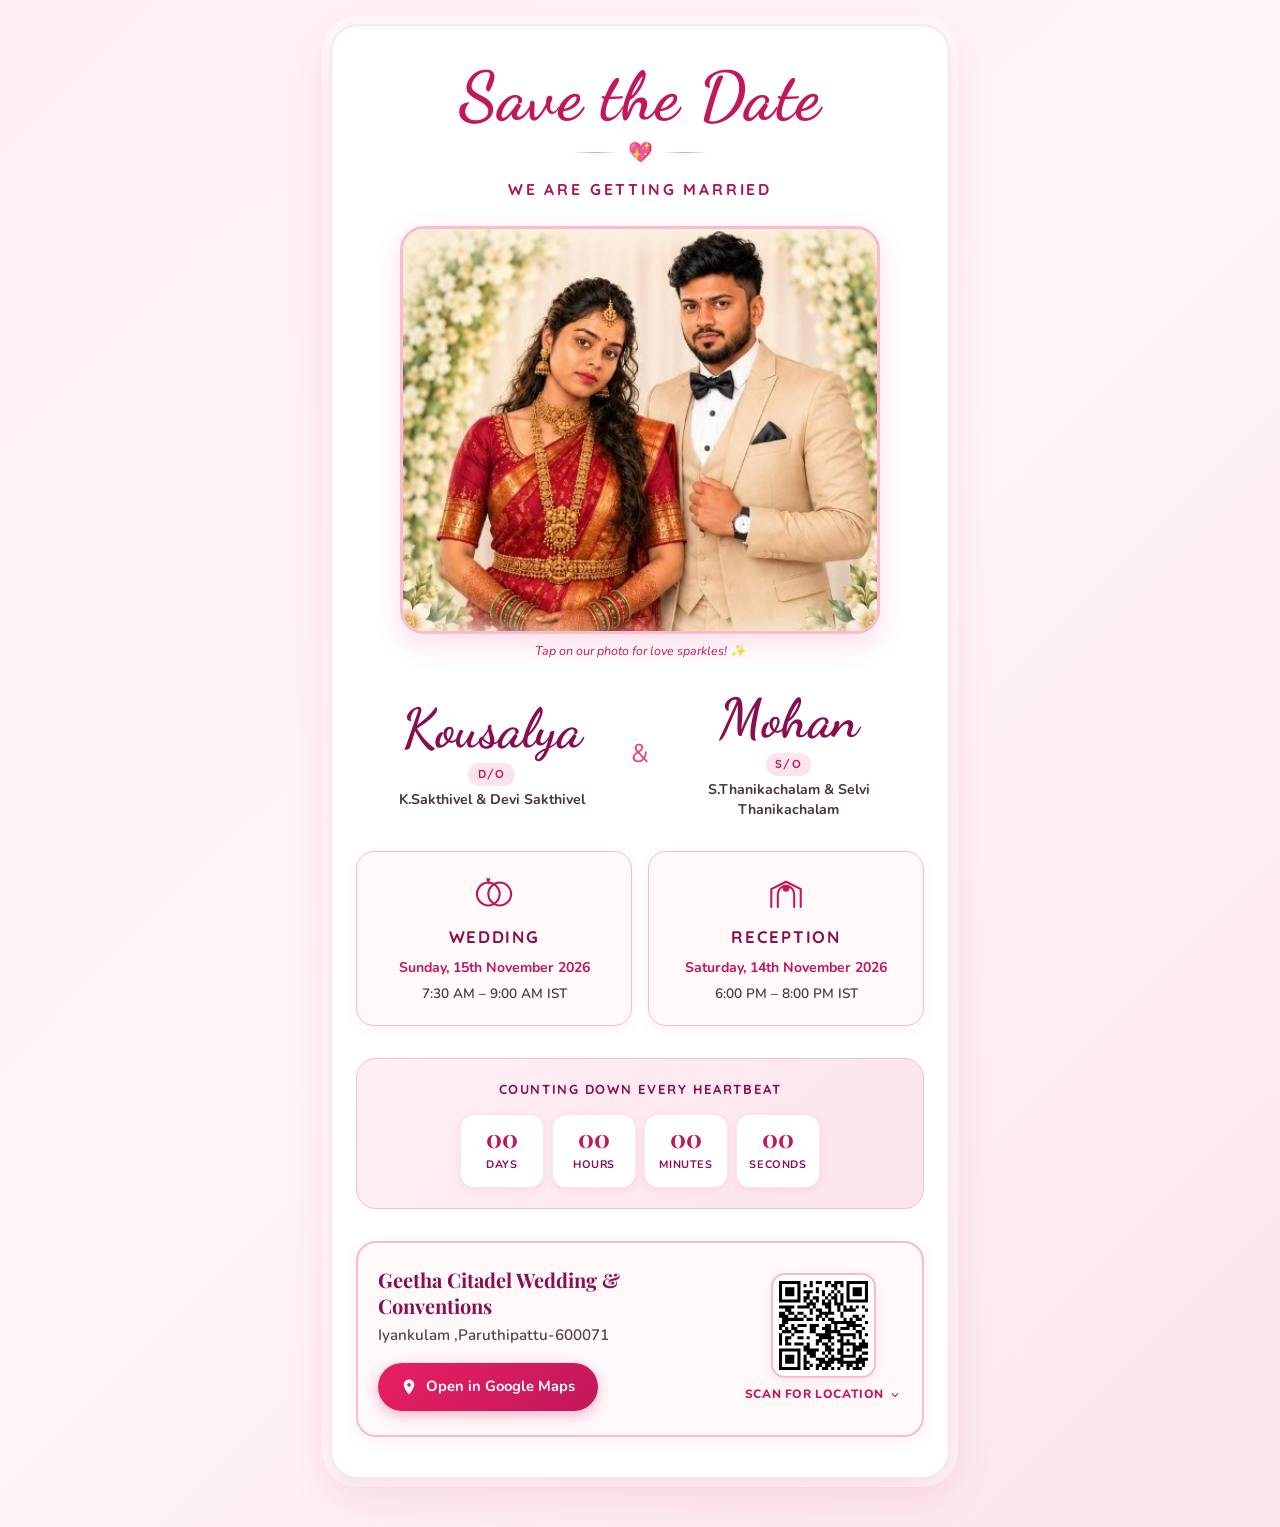
==== index.html @ 438ff9e8 "Add files via upload" ====
<!DOCTYPE html>
<html lang="en">
<head>
  <meta charset="UTF-8">
  <meta name="viewport" content="width=device-width, initial-scale=1.0, viewport-fit=cover">
  <title>Save the Date | Kousalya &amp; Mohan | Romantic Wedding Invitation</title>
  
  <meta name="description" content="Save the Date for the wedding of Kousalya and Mohan. Sunday, 15th November 2026 at Geetha Citadel Wedding &amp; Conventions.">
  <meta name="theme-color" content="#C2185B">

  <meta property="og:title" content="Save the Date — Kousalya &amp; Mohan">
  <meta property="og:description" content="We are getting married! Sunday, 15th November 2026 at Geetha Citadel Wedding &amp; Conventions.">
  <meta property="og:image" content="./assets/couple.jpg">
  <meta property="og:type" content="website">

  <link rel="icon" type="image/svg+xml" href="./assets/favicon.svg">

  <link rel="preconnect" href="https://fonts.googleapis.com">
  <link rel="preconnect" href="https://fonts.gstatic.com" crossorigin>
  <link href="https://fonts.googleapis.com/css2?family=Dancing+Script:wght@600;700&family=Nunito:wght@400;600;700;800&family=Playfair+Display:ital,wght@0,600;0,700;1,400&family=Quicksand:wght@500;600;700&display=swap" rel="stylesheet">

  <style>
    *, *::before, *::after { box-sizing: border-box; margin: 0; padding: 0; }
    :root {
      --font-romantic-script: 'Dancing Script', cursive;
      --font-heading-warm: 'Playfair Display', Georgia, serif;
      --color-rose-deep: #C2185B;
      --color-rose-gold: #D8829D;
    }

    body {
      background: linear-gradient(135deg, #FFF0F5 0%, #FFF5F7 50%, #FCE4EC 100%);
      min-height: 100vh;
      color: #4A3539;
      font-family: 'Nunito', -apple-system, sans-serif;
      line-height: 1.6;
    }

    .romantic-card-container {
      max-width: 620px;
      margin: 1.5rem auto 3rem;
      background: #FFFFFF;
      border-radius: 28px;
      padding: 2.25rem 1.5rem 2.5rem;
      box-shadow: 0 16px 45px rgba(194, 24, 91, 0.12), 0 0 0 8px rgba(255, 255, 255, 0.7);
      border: 2px solid #FCE4EC;
      position: relative;
      overflow: hidden;
    }

    .romantic-header-box { text-align: center; margin-bottom: 1.5rem; }
    .romantic-script-title {
      font-family: var(--font-romantic-script);
      font-size: clamp(3rem, 9vw, 4.2rem);
      color: var(--color-rose-deep);
      line-height: 1.05;
      margin: 0;
      letter-spacing: 0.02em;
    }

    .heart-divider-row {
      display: flex;
      align-items: center;
      justify-content: center;
      gap: 0.6rem;
      margin: 0.25rem 0 0.5rem;
    }

    .heart-pulse {
      font-size: 1.25rem;
      animation: gentleHeartBeat 1.8s ease-in-out infinite;
      display: inline-block;
    }

    @keyframes gentleHeartBeat {
      0%, 100% { transform: scale(1); }
      50% { transform: scale(1.15); }
    }

    .rose-line {
      height: 1.5px;
      width: 45px;
      background: linear-gradient(90deg, transparent, #F48FB1, transparent);
    }

    .romantic-subtag {
      font-family: 'Quicksand', sans-serif;
      font-size: clamp(0.85rem, 2.5vw, 0.98rem);
      font-weight: 700;
      letter-spacing: 0.18em;
      text-transform: uppercase;
      color: #AD1457;
      margin: 0;
    }

    .romantic-portrait-section {
      text-align: center;
      margin-bottom: 1.75rem;
      position: relative;
    }

    .romantic-photo-frame {
      border-radius: 24px;
      overflow: hidden;
      border: 3.5px solid #F8BBD0;
      box-shadow: 0 10px 28px rgba(233, 30, 99, 0.15);
      background: #FFF;
      max-width: 480px;
      margin: 0 auto;
      aspect-ratio: 4 / 3.4;
      cursor: pointer;
    }

    .romantic-photo-frame img {
      width: 100%;
      height: 100%;
      object-fit: cover;
      object-position: center top;
      display: block;
      transition: transform 0.4s ease;
    }

    .romantic-photo-frame:hover img { transform: scale(1.02); }

    .sparkle-hint {
      font-size: 0.78rem;
      color: #C2185B;
      font-style: italic;
      margin-top: 0.45rem;
    }

    .romantic-names-grid {
      display: grid;
      grid-template-columns: 1fr auto 1fr;
      align-items: center;
      gap: 0.75rem;
      text-align: center;
      margin-bottom: 2rem;
      padding: 0 0.5rem;
    }

    .romantic-person-name {
      font-family: var(--font-romantic-script);
      font-size: clamp(2.5rem, 7vw, 3.4rem);
      color: #880E4F;
      line-height: 1.1;
      margin: 0 0 0.15rem;
    }

    .romantic-parent-badge {
      font-family: 'Quicksand', sans-serif;
      font-size: 0.72rem;
      font-weight: 700;
      color: #C2185B;
      text-transform: uppercase;
      letter-spacing: 0.1em;
      background: #FCE4EC;
      padding: 0.15rem 0.6rem;
      border-radius: 12px;
      display: inline-block;
      margin-bottom: 0.25rem;
    }

    .romantic-parent-names {
      font-size: 0.88rem;
      font-weight: 700;
      color: #4A3539;
      line-height: 1.4;
    }

    .romantic-center-heart { font-size: 1.6rem; color: #EC407A; }

    .romantic-events-grid {
      display: grid;
      grid-template-columns: 1fr 1fr;
      gap: 1rem;
      margin-bottom: 2rem;
    }

    .romantic-event-card {
      background: #FFF9FA;
      border: 1.5px solid #F8BBD0;
      border-radius: 18px;
      padding: 1.25rem 0.75rem;
      text-align: center;
      box-shadow: 0 4px 14px rgba(194, 24, 91, 0.05);
    }

    .romantic-event-icon {
      width: 44px;
      height: 44px;
      margin: 0 auto 0.5rem;
      display: flex;
      align-items: center;
      justify-content: center;
    }

    .romantic-event-title {
      font-family: 'Quicksand', sans-serif;
      font-size: 1.05rem;
      font-weight: 800;
      letter-spacing: 0.1em;
      color: #880E4F;
      margin-bottom: 0.35rem;
      text-transform: uppercase;
    }

    .romantic-event-date {
      font-size: 0.88rem;
      font-weight: 700;
      color: #C2185B;
      margin-bottom: 0.25rem;
    }

    .romantic-event-time { font-size: 0.85rem; font-weight: 600; color: #4A3539; }

    .romantic-countdown-box {
      background: linear-gradient(135deg, #FFF0F5, #FCE4EC);
      border-radius: 20px;
      padding: 1.25rem 1rem;
      text-align: center;
      margin-bottom: 2rem;
      border: 1px solid #F8BBD0;
    }

    .romantic-countdown-heading {
      font-family: 'Quicksand', sans-serif;
      font-size: 0.82rem;
      font-weight: 700;
      letter-spacing: 0.12em;
      text-transform: uppercase;
      color: #880E4F;
      margin-bottom: 0.85rem;
    }

    .romantic-countdown-grid {
      display: grid;
      grid-template-columns: repeat(4, 1fr);
      gap: 0.5rem;
      max-width: 360px;
      margin: 0 auto;
    }

    .romantic-count-pill {
      background: #FFFFFF;
      border-radius: 14px;
      padding: 0.6rem 0.3rem;
      box-shadow: 0 2px 8px rgba(194, 24, 91, 0.08);
      border: 1px solid #FCE4EC;
    }

    .romantic-count-num {
      font-family: var(--font-heading-warm);
      font-size: 1.55rem;
      font-weight: 700;
      color: #C2185B;
      display: block;
      line-height: 1.1;
    }

    .romantic-count-lbl {
      font-size: 0.68rem;
      font-weight: 700;
      color: #880E4F;
      text-transform: uppercase;
      letter-spacing: 0.06em;
      margin-top: 0.2rem;
    }

    /* Location & QR Code (NO "Venue" word!) */
    .romantic-location-card {
      background: #FFF9FA;
      border: 2px solid #F8BBD0;
      border-radius: 20px;
      padding: 1.5rem 1.25rem;
      box-shadow: 0 4px 18px rgba(194, 24, 91, 0.06);
    }

    .romantic-location-flex {
      display: flex;
      flex-direction: column;
      align-items: center;
      text-align: center;
      gap: 1.25rem;
    }

    @media (min-width: 480px) {
      .romantic-location-flex {
        flex-direction: row;
        text-align: left;
        justify-content: space-between;
      }
    }

    .romantic-loc-text { flex: 1; }

    .romantic-hall-title {
      font-family: var(--font-heading-warm);
      font-size: 1.25rem;
      font-weight: 700;
      color: #880E4F;
      line-height: 1.3;
      margin-bottom: 0.35rem;
    }

    .romantic-hall-address {
      font-size: 0.95rem;
      color: #5A4247;
      font-weight: 600;
      line-height: 1.5;
      margin-bottom: 1rem;
    }

    .btn-romantic-directions {
      display: inline-flex;
      align-items: center;
      gap: 0.5rem;
      background: linear-gradient(135deg, #E91E63, #C2185B);
      color: #FFFFFF;
      font-weight: 700;
      font-size: 0.92rem;
      padding: 0.75rem 1.4rem;
      border-radius: 50px;
      text-decoration: none;
      box-shadow: 0 4px 14px rgba(194, 24, 91, 0.3);
    }

    .btn-romantic-directions:hover { background: #D81B60; }

    .romantic-qr-col {
      display: flex;
      flex-direction: column;
      align-items: center;
      flex-shrink: 0;
    }

    .romantic-qr-box {
      width: 105px;
      height: 105px;
      border: 2px solid #F8BBD0;
      border-radius: 14px;
      padding: 6px;
      background: #FFFFFF;
      box-shadow: 0 4px 12px rgba(194, 24, 91, 0.08);
      display: flex;
      align-items: center;
      justify-content: center;
    }

    .romantic-qr-box img { width: 100%; height: 100%; display: block; }

    .romantic-qr-label {
      display: flex;
      align-items: center;
      gap: 0.25rem;
      font-size: 0.75rem;
      font-weight: 800;
      color: #C2185B;
      text-transform: uppercase;
      letter-spacing: 0.05em;
      margin-top: 0.45rem;
    }

    @media (max-width: 440px) {
      .romantic-events-grid { grid-template-columns: 1fr; }
      .romantic-names-grid { grid-template-columns: 1fr; gap: 1.25rem; }
    }
  </style>
</head>
<body>

  <main class="romantic-card-container">

    <header class="romantic-header-box">
      <h1 class="romantic-script-title">Save the Date</h1>
      
      <div class="heart-divider-row" aria-hidden="true">
        <span class="rose-line"></span>
        <span class="heart-pulse">💖</span>
        <span class="rose-line"></span>
      </div>

      <p class="romantic-subtag">WE ARE GETTING MARRIED</p>
    </header>

    <section class="romantic-portrait-section" aria-label="Photograph of the Couple">
      <div class="romantic-photo-frame js-tap-hearts" title="Tap our photo for love!">
        <img src="./assets/couple.jpg" alt="Photograph of Bride Kousalya and Groom Mohan together">
      </div>
      <p class="sparkle-hint">Tap on our photo for love sparkles! ✨</p>
    </section>

    <section class="romantic-names-grid" aria-label="Couple and Parents">
      <div>
        <h2 class="romantic-person-name">Kousalya</h2>
        <span class="romantic-parent-badge">D/O</span>
        <p class="romantic-parent-names">K.Sakthivel &amp; Devi Sakthivel</p>
      </div>

      <div class="romantic-center-heart" aria-hidden="true">&amp;</div>

      <div>
        <h2 class="romantic-person-name">Mohan</h2>
        <span class="romantic-parent-badge">S/O</span>
        <p class="romantic-parent-names">S.Thanikachalam &amp; Selvi Thanikachalam</p>
      </div>
    </section>

    <section class="romantic-events-grid" aria-label="Wedding and Reception Events">
      <article class="romantic-event-card">
        <div class="romantic-event-icon" aria-hidden="true">
          <svg viewBox="0 0 54 44" width="44" height="36" fill="none" stroke="#C2185B" stroke-width="2.5">
            <circle cx="20" cy="22" r="14"/>
            <circle cx="34" cy="22" r="14"/>
            <path d="M20 7l1-3h-2l1 3z" fill="#C2185B"/>
          </svg>
        </div>
        <h3 class="romantic-event-title">WEDDING</h3>
        <p class="romantic-event-date">Sunday, 15th November 2026</p>
        <p class="romantic-event-time">7:30 AM – 9:00 AM IST</p>
      </article>

      <article class="romantic-event-card">
        <div class="romantic-event-icon" aria-hidden="true">
          <svg viewBox="0 0 48 44" width="40" height="36" fill="none" stroke="#C2185B" stroke-width="2.5">
            <path d="M6 38V16l18-9 18 9v22" stroke-linecap="round"/>
            <path d="M14 38V22a10 10 0 0 1 20 0v16" stroke-linecap="round"/>
            <circle cx="24" cy="15" r="3" fill="#C2185B"/>
          </svg>
        </div>
        <h3 class="romantic-event-title">RECEPTION</h3>
        <p class="romantic-event-date">Saturday, 14th November 2026</p>
        <p class="romantic-event-time">6:00 PM – 8:00 PM IST</p>
      </article>
    </section>

    <section class="romantic-countdown-box" id="wedding-countdown" aria-label="Countdown to Wedding">
      <p class="romantic-countdown-heading">Counting Down Every Heartbeat</p>
      
      <div class="romantic-countdown-grid">
        <div class="romantic-count-pill">
          <span class="romantic-count-num countdown-days">00</span>
          <span class="romantic-count-lbl">Days</span>
        </div>
        <div class="romantic-count-pill">
          <span class="romantic-count-num countdown-hours">00</span>
          <span class="romantic-count-lbl">Hours</span>
        </div>
        <div class="romantic-count-pill">
          <span class="romantic-count-num countdown-minutes">00</span>
          <span class="romantic-count-lbl">Minutes</span>
        </div>
        <div class="romantic-count-pill">
          <span class="romantic-count-num countdown-seconds">00</span>
          <span class="romantic-count-lbl">Seconds</span>
        </div>
      </div>
    </section>

    <!-- Location & QR Code (NO "Venue" word!) -->
    <section class="romantic-location-card" aria-label="Location and Directions">
      <div class="romantic-location-flex">
        <div class="romantic-loc-text">
          <h2 class="romantic-hall-title">Geetha Citadel Wedding &amp; Conventions</h2>
          <p class="romantic-hall-address">Iyankulam ,Paruthipattu-600071</p>
          
          <a href="https://share.google/IbbWh7woegGU9tjHQ" target="_blank" rel="noopener noreferrer" class="btn-romantic-directions js-google-maps-btn" aria-label="Open location in Google Maps">
            <svg viewBox="0 0 24 24" width="18" height="18" fill="currentColor" aria-hidden="true">
              <path d="M12 2C8.13 2 5 5.13 5 9c0 5.25 7 13 7 13s7-7.75 7-13c0-3.87-3.13-7-7-7zm0 9.5a2.5 2.5 0 0 1 0-5 2.5 2.5 0 0 1 0 5z"/>
            </svg>
            <span>Open in Google Maps</span>
          </a>
        </div>

        <div class="romantic-qr-col">
          <div class="romantic-qr-box">
            <img src="./assets/location-qr.svg" alt="Scan for Location QR Code">
          </div>
          <div class="romantic-qr-label">
            <span>Scan for Location</span>
            <svg viewBox="0 0 24 24" width="14" height="14" fill="#C2185B" aria-hidden="true">
              <path d="M16.59 8.59L12 13.17 7.41 8.59 6 10l6 6 6-6z"/>
            </svg>
          </div>
        </div>
      </div>
    </section>

  </main>

  <script src="./js/wedding-data.js"></script>
  <script src="./website-2-romantic/js/app.js"></script>
</body>
</html>
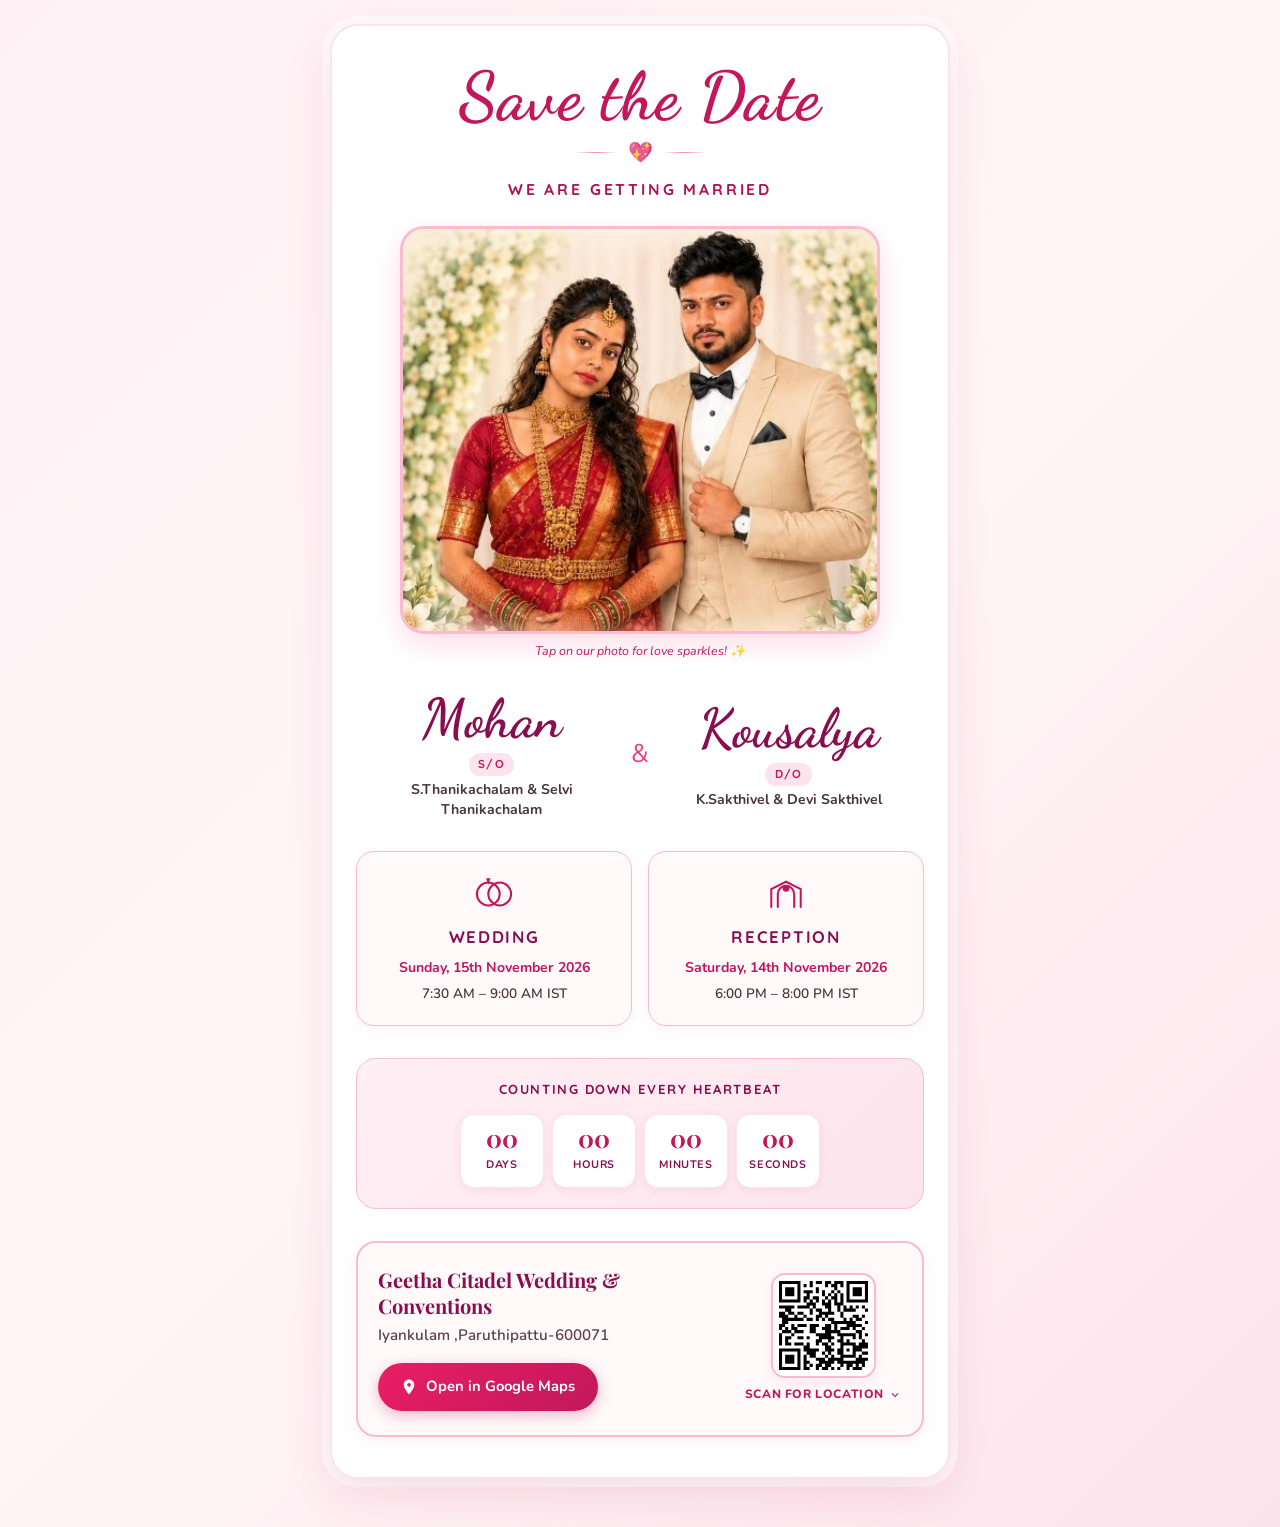
==== commit 400e7974: "Add files via upload Changed Names" ====
--- a/index.html
+++ b/index.html
@@ -391,19 +391,19 @@
     </section>
 
     <section class="romantic-names-grid" aria-label="Couple and Parents">
+            <div>
+        <h2 class="romantic-person-name">Mohan</h2>
+        <span class="romantic-parent-badge">S/O</span>
+        <p class="romantic-parent-names">S.Thanikachalam &amp; Selvi Thanikachalam</p>
+      </div>
+      <div class="romantic-center-heart" aria-hidden="true">&amp;</div>
+
       <div>
         <h2 class="romantic-person-name">Kousalya</h2>
         <span class="romantic-parent-badge">D/O</span>
         <p class="romantic-parent-names">K.Sakthivel &amp; Devi Sakthivel</p>
       </div>
 
-      <div class="romantic-center-heart" aria-hidden="true">&amp;</div>
-
-      <div>
-        <h2 class="romantic-person-name">Mohan</h2>
-        <span class="romantic-parent-badge">S/O</span>
-        <p class="romantic-parent-names">S.Thanikachalam &amp; Selvi Thanikachalam</p>
-      </div>
     </section>
 
     <section class="romantic-events-grid" aria-label="Wedding and Reception Events">
